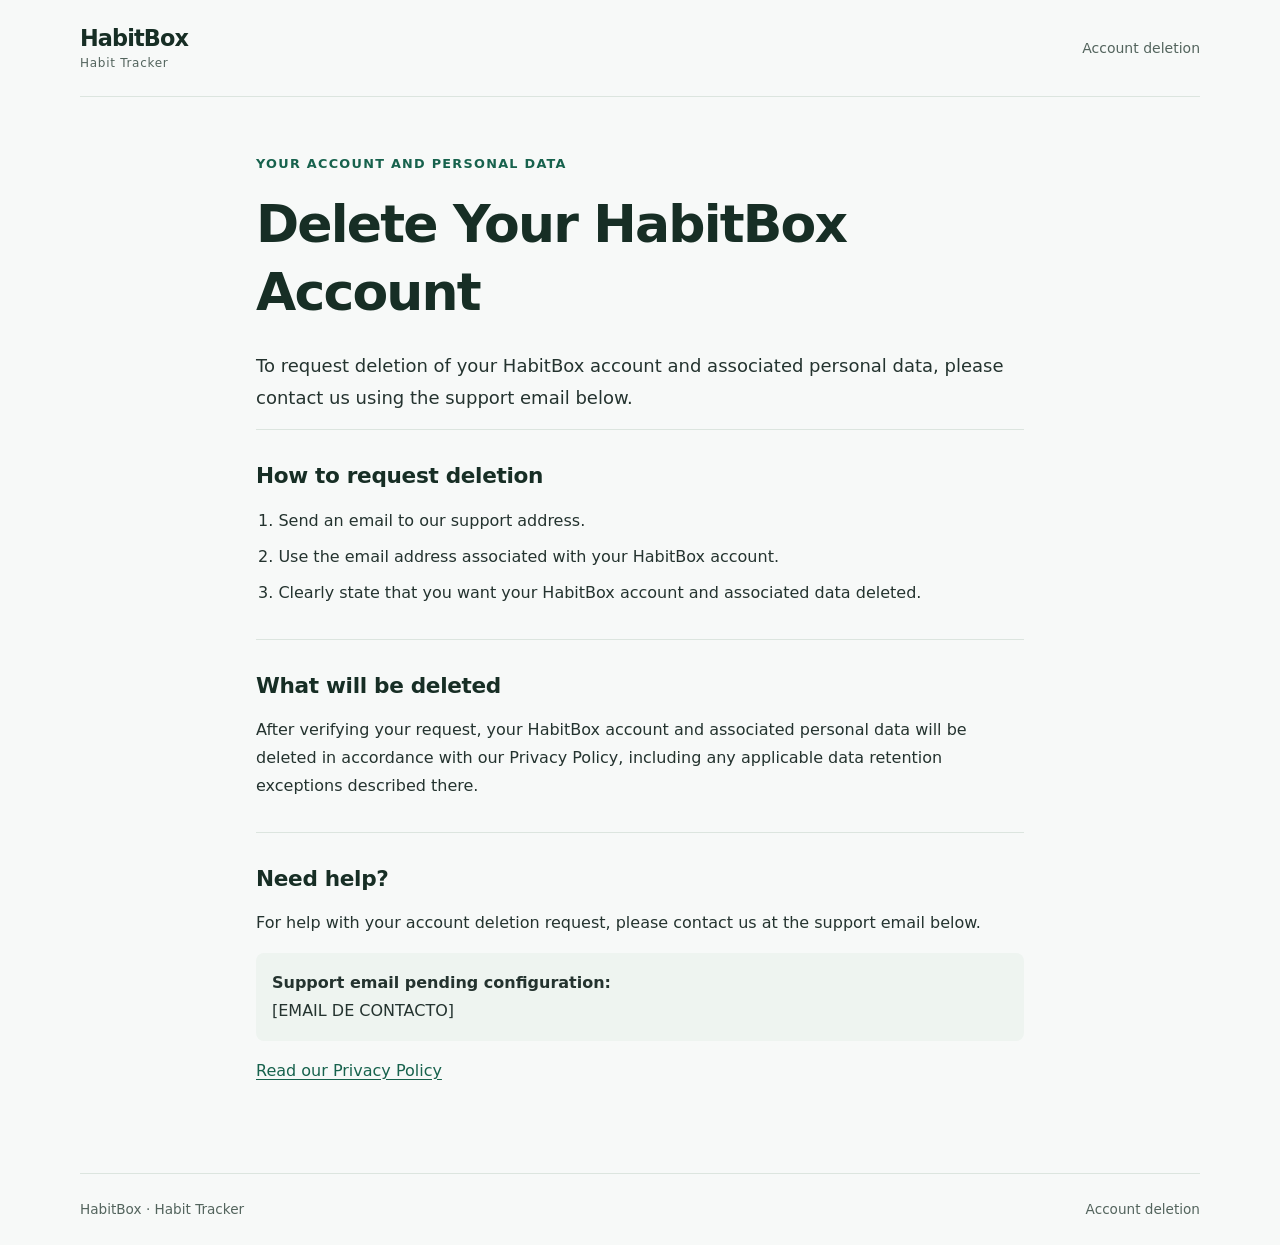
==== delete-account.html @ 2e3837af "feat: add account deletion page" ====
<!DOCTYPE html>
<html lang="en">
<head>
  <meta charset="utf-8">
  <meta name="viewport" content="width=device-width, initial-scale=1">
  <meta name="description" content="Learn how to request deletion of your HabitBox account and associated personal data by contacting support.">
  <title>Delete Your HabitBox Account · HabitBox: Habit Tracker</title>
  <link rel="stylesheet" href="styles.css">
</head>
<body>
  <a class="skip-link" href="#content">Skip to content</a>
  <header class="site-header" id="top">
    <a class="brand" href="./" aria-label="HabitBox, home">HabitBox <span>Habit Tracker</span></a>
    <span class="header-label">Account deletion</span>
  </header>
  <main id="content" class="policy">
    <header class="policy-heading">
      <p class="eyebrow">Your account and personal data</p>
      <h1>Delete Your HabitBox Account</h1>
      <p class="lead">To request deletion of your HabitBox account and associated personal data, please contact us using the support email below.</p>
    </header>

    <section id="how-to-request">
      <h2>How to request deletion</h2>
      <ol>
        <li>Send an email to our support address.</li>
        <li>Use the email address associated with your HabitBox account.</li>
        <li>Clearly state that you want your HabitBox account and associated data deleted.</li>
      </ol>
    </section>

    <section id="what-will-be-deleted">
      <h2>What will be deleted</h2>
      <p>After verifying your request, your HabitBox account and associated personal data will be deleted in accordance with our Privacy Policy, including any applicable data retention exceptions described there.</p>
    </section>

    <section id="support">
      <h2>Need help?</h2>
      <p>For help with your account deletion request, please contact us at the support email below.</p>
      <!-- BEFORE PUBLISHING: replace [EMAIL DE CONTACTO] with the official working
           support email used in privacy.html and add the corresponding mailto link. -->
      <p class="contact-pending"><strong>Support email pending configuration:</strong> <span>[EMAIL DE CONTACTO]</span></p>
      <p><a href="/privacy" hreflang="es">Read our Privacy Policy</a></p>
    </section>
  </main>
  <footer class="site-footer">
    <p>HabitBox <span aria-hidden="true">·</span> Habit Tracker</p>
    <p>Account deletion</p>
  </footer>
</body>
</html>
---- styles.css ----
:root {
  color-scheme: light;
  font-family: system-ui, -apple-system, BlinkMacSystemFont, "Segoe UI", sans-serif;
  color: #24332f;
  background: #f7f9f8;
  line-height: 1.75;
  font-synthesis: none;
  --accent: #17624d;
  --muted: #53645d;
  --border: #dce5df;
}

* { box-sizing: border-box; }
body { margin: 0; }
a { color: var(--accent); text-underline-offset: 0.2em; }
a:hover { text-decoration-thickness: 2px; }
a:focus-visible { outline: 3px solid #246bd1; outline-offset: 5px; border-radius: 2px; }
p, li { overflow-wrap: anywhere; }
p { margin: 0 0 1rem; }
ul, ol { padding-left: 1.4rem; }
li + li { margin-top: 0.5rem; }
h1, h2, h3 { color: #172e25; line-height: 1.3; }
h1 { font-size: clamp(2rem, 5vw, 3.25rem); letter-spacing: -0.035em; margin: 0 0 1rem; }
h2 { font-size: 1.35rem; margin: 0 0 1rem; letter-spacing: -0.015em; }
h3 { font-size: 1.05rem; margin: 1.4rem 0 0.5rem; }
section, main, header[id] { scroll-margin-top: 1.5rem; }
.site-header, .site-footer { width: min(100% - 3rem, 70rem); margin-inline: auto; }
.site-header { display: flex; align-items: center; justify-content: space-between; gap: 1rem; padding-block: 1.5rem; border-bottom: 1px solid var(--border); }
.brand { text-decoration: none; color: #172e25; font-size: 1.4rem; font-weight: 750; letter-spacing: -0.04em; line-height: 1.3; }
.brand span { display: block; margin-top: 0.2rem; color: var(--muted); font-size: 0.75rem; font-weight: 500; letter-spacing: 0.06em; }
.header-label { color: var(--muted); font-size: 0.875rem; }
.policy, .home { width: min(100% - 3rem, 48rem); margin-inline: auto; padding-block: 3.5rem; }
.eyebrow { color: var(--accent); font-size: 0.8rem; font-weight: 700; letter-spacing: 0.1em; text-transform: uppercase; }
.updated { color: var(--muted); font-size: 0.9rem; }
.lead { font-size: 1.125rem; margin-top: 1.5rem; }
.notice { margin-block: 2rem; padding: 1.25rem; border: 1px solid #dbc996; border-left: 4px solid #8b6819; border-radius: 0.5rem; background: #fff9e9; color: #594513; }
.notice h2 { color: inherit; font-size: 1rem; }
.notice p { margin: 0; font-size: 0.95rem; }
.contents { padding: 1.5rem; margin-block: 2rem 3rem; background: #eef4f0; border: 1px solid var(--border); border-radius: 0.75rem; }
.contents h2 { font-size: 1.05rem; }
.contents ol { display: grid; grid-template-columns: 1fr 1fr; gap: 0.5rem 2rem; margin-bottom: 0; font-size: 0.9rem; }
.contents li + li { margin-top: 0; }
.contents a { display: inline-block; padding-block: 0.25rem; }
.policy section { padding-block: 2rem; border-top: 1px solid var(--border); }
.policy section > :last-child { margin-bottom: 0; }
.providers li + li { margin-top: 1rem; }
.contact-pending { padding: 1rem; background: #eef4f0; border-radius: 0.5rem; }
.contact-pending span { display: block; }
.back-top { display: inline-block; margin-top: 1rem; padding-block: 0.5rem; }
.site-footer { display: flex; flex-wrap: wrap; justify-content: space-between; gap: 0.5rem 2rem; padding-block: 1.5rem; border-top: 1px solid var(--border); color: var(--muted); font-size: 0.85rem; }
.site-footer p { margin: 0; }
.home { min-height: 65vh; }
.home h1 { max-width: 15ch; }
.button { display: inline-block; padding: 0.75rem 1.25rem; margin-top: 1rem; background: var(--accent); color: white; border-radius: 0.5rem; font-weight: 600; }
.skip-link { position: absolute; top: 0.75rem; left: 1rem; padding: 0.75rem 1rem; background: white; z-index: 10; transform: translateY(-200%); }
.skip-link:focus { transform: translateY(0); }

@media (max-width: 600px) {
  .site-header, .site-footer, .policy, .home { width: calc(100% - 2rem); }
  .policy, .home { padding-block: 2rem; }
  .contents { padding: 1.25rem; }
  .contents ol { grid-template-columns: 1fr; }
  .policy section { padding-block: 1.75rem; }
}

@media (prefers-reduced-motion: reduce) {
  html { scroll-behavior: auto; }
}

@media print {
  :root { background: white; color: black; }
  .policy { width: 100%; padding-block: 1rem; }
  .skip-link, .contents, .back-top, .header-label { display: none; }
  .policy section { break-inside: avoid; }
  h2, h3 { break-after: avoid; }
}
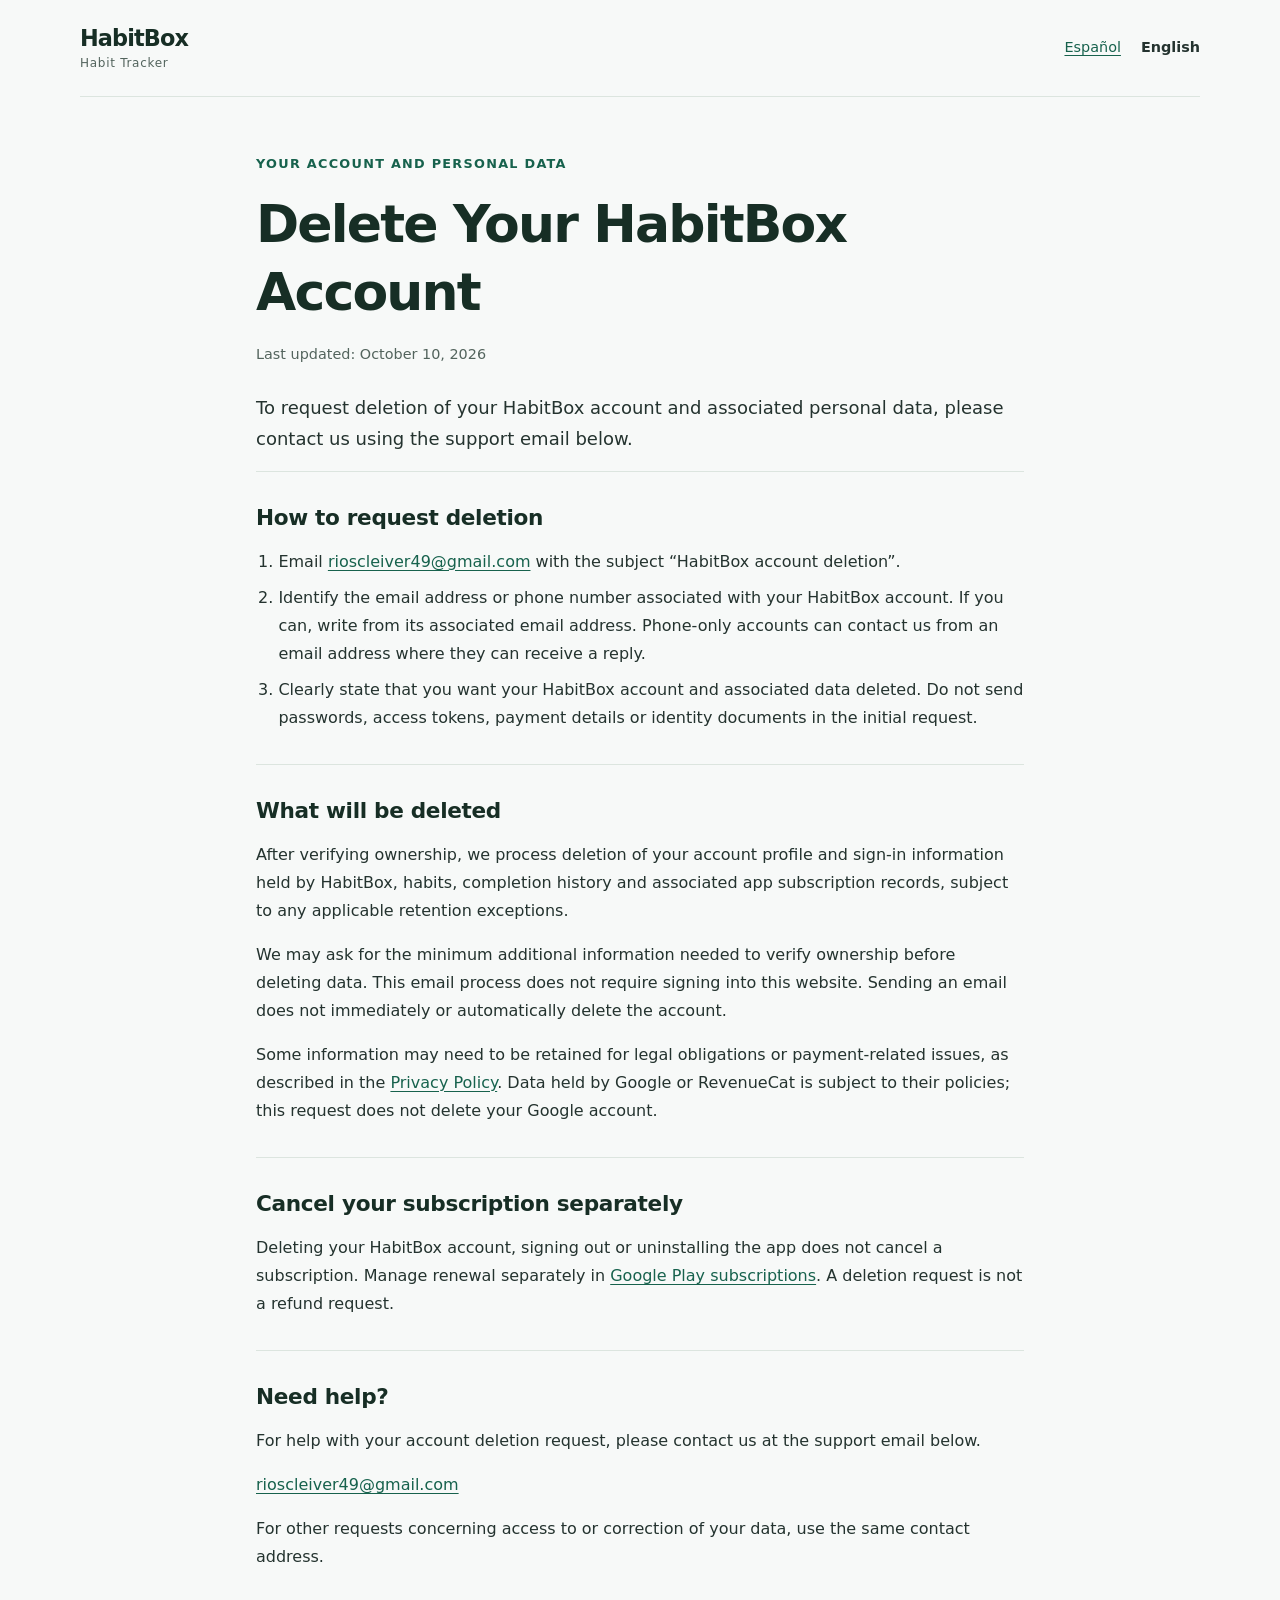
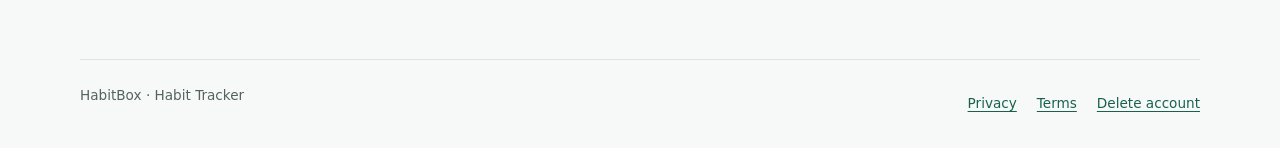
==== commit 72af682d: "feature: new pages" ====
--- a/delete-account.html
+++ b/delete-account.html
@@ -6,46 +6,54 @@
   <meta name="description" content="Learn how to request deletion of your HabitBox account and associated personal data by contacting support.">
   <title>Delete Your HabitBox Account · HabitBox: Habit Tracker</title>
   <link rel="stylesheet" href="styles.css">
+  <link rel="alternate" hreflang="es" href="delete-account-es.html">
+  <link rel="alternate" hreflang="en" href="delete-account.html">
 </head>
 <body>
   <a class="skip-link" href="#content">Skip to content</a>
   <header class="site-header" id="top">
     <a class="brand" href="./" aria-label="HabitBox, home">HabitBox <span>Habit Tracker</span></a>
-    <span class="header-label">Account deletion</span>
+    <nav class="language-nav" aria-label="Language"><a href="delete-account-es.html" lang="es" hreflang="es">Español</a><span aria-current="page">English</span></nav>
   </header>
   <main id="content" class="policy">
     <header class="policy-heading">
       <p class="eyebrow">Your account and personal data</p>
       <h1>Delete Your HabitBox Account</h1>
+      <p class="updated">Last updated: <time datetime="2026-10-10">October 10, 2026</time></p>
       <p class="lead">To request deletion of your HabitBox account and associated personal data, please contact us using the support email below.</p>
     </header>
 
     <section id="how-to-request">
       <h2>How to request deletion</h2>
       <ol>
-        <li>Send an email to our support address.</li>
-        <li>Use the email address associated with your HabitBox account.</li>
-        <li>Clearly state that you want your HabitBox account and associated data deleted.</li>
+        <li>Email <a href="mailto:rioscleiver49@gmail.com?subject=HabitBox%20account%20deletion">rioscleiver49@gmail.com</a> with the subject “HabitBox account deletion”.</li>
+        <li>Identify the email address or phone number associated with your HabitBox account. If you can, write from its associated email address. Phone-only accounts can contact us from an email address where they can receive a reply.</li>
+        <li>Clearly state that you want your HabitBox account and associated data deleted. Do not send passwords, access tokens, payment details or identity documents in the initial request.</li>
       </ol>
     </section>
 
     <section id="what-will-be-deleted">
       <h2>What will be deleted</h2>
-      <p>After verifying your request, your HabitBox account and associated personal data will be deleted in accordance with our Privacy Policy, including any applicable data retention exceptions described there.</p>
+      <p>After verifying ownership, we process deletion of your account profile and sign-in information held by HabitBox, habits, completion history and associated app subscription records, subject to any applicable retention exceptions.</p>
+      <p>We may ask for the minimum additional information needed to verify ownership before deleting data. This email process does not require signing into this website. Sending an email does not immediately or automatically delete the account.</p>
+      <p>Some information may need to be retained for legal obligations or payment-related issues, as described in the <a href="privacy-en.html#retention">Privacy Policy</a>. Data held by Google or RevenueCat is subject to their policies; this request does not delete your Google account.</p>
+    </section>
+
+    <section id="subscription">
+      <h2>Cancel your subscription separately</h2>
+      <p>Deleting your HabitBox account, signing out or uninstalling the app does not cancel a subscription. Manage renewal separately in <a href="https://play.google.com/store/account/subscriptions">Google Play subscriptions</a>. A deletion request is not a refund request.</p>
     </section>
 
     <section id="support">
       <h2>Need help?</h2>
       <p>For help with your account deletion request, please contact us at the support email below.</p>
-      <!-- BEFORE PUBLISHING: replace [EMAIL DE CONTACTO] with the official working
-           support email used in privacy.html and add the corresponding mailto link. -->
-      <p class="contact-pending"><strong>Support email pending configuration:</strong> <span>[EMAIL DE CONTACTO]</span></p>
-      <p><a href="/privacy" hreflang="es">Read our Privacy Policy</a></p>
+      <p><a href="mailto:rioscleiver49@gmail.com">rioscleiver49@gmail.com</a></p>
+      <p>For other requests concerning access to or correction of your data, use the same contact address.</p>
     </section>
   </main>
   <footer class="site-footer">
     <p>HabitBox <span aria-hidden="true">·</span> Habit Tracker</p>
-    <p>Account deletion</p>
+    <nav aria-label="Legal pages"><a href="privacy-en.html">Privacy</a><a href="terms-en.html">Terms</a><a href="delete-account.html" aria-current="page">Delete account</a></nav>
   </footer>
 </body>
 </html>
--- a/styles.css
+++ b/styles.css
@@ -54,8 +54,19 @@
 .button { display: inline-block; padding: 0.75rem 1.25rem; margin-top: 1rem; background: var(--accent); color: white; border-radius: 0.5rem; font-weight: 600; }
 .skip-link { position: absolute; top: 0.75rem; left: 1rem; padding: 0.75rem 1rem; background: white; z-index: 10; transform: translateY(-200%); }
 .skip-link:focus { transform: translateY(0); }
+.language-nav, .site-footer nav { display: flex; flex-wrap: wrap; gap: 0.5rem 1.25rem; align-items: center; }
+.language-nav { font-size: 0.9rem; }
+.language-nav a, .site-footer nav a { display: inline-block; padding-block: 0.5rem; }
+.language-nav [aria-current] { font-weight: 700; }
+.language-grid { display: grid; grid-template-columns: repeat(2, minmax(0, 1fr)); gap: 1.25rem; margin-block: 2rem; }
+.language-card { background: #eef4f0; border: 1px solid var(--border); border-radius: 0.75rem; padding: 1.5rem; }
+.language-card ul { list-style: none; padding: 0; margin-bottom: 0; }
+.language-card a { display: block; padding-block: 0.5rem; }
+.contact-line { margin-top: 2rem; }
 
 @media (max-width: 600px) {
+  .site-header { flex-wrap: wrap; }
+  .language-grid { grid-template-columns: 1fr; }
   .site-header, .site-footer, .policy, .home { width: calc(100% - 2rem); }
   .policy, .home { padding-block: 2rem; }
   .contents { padding: 1.25rem; }
